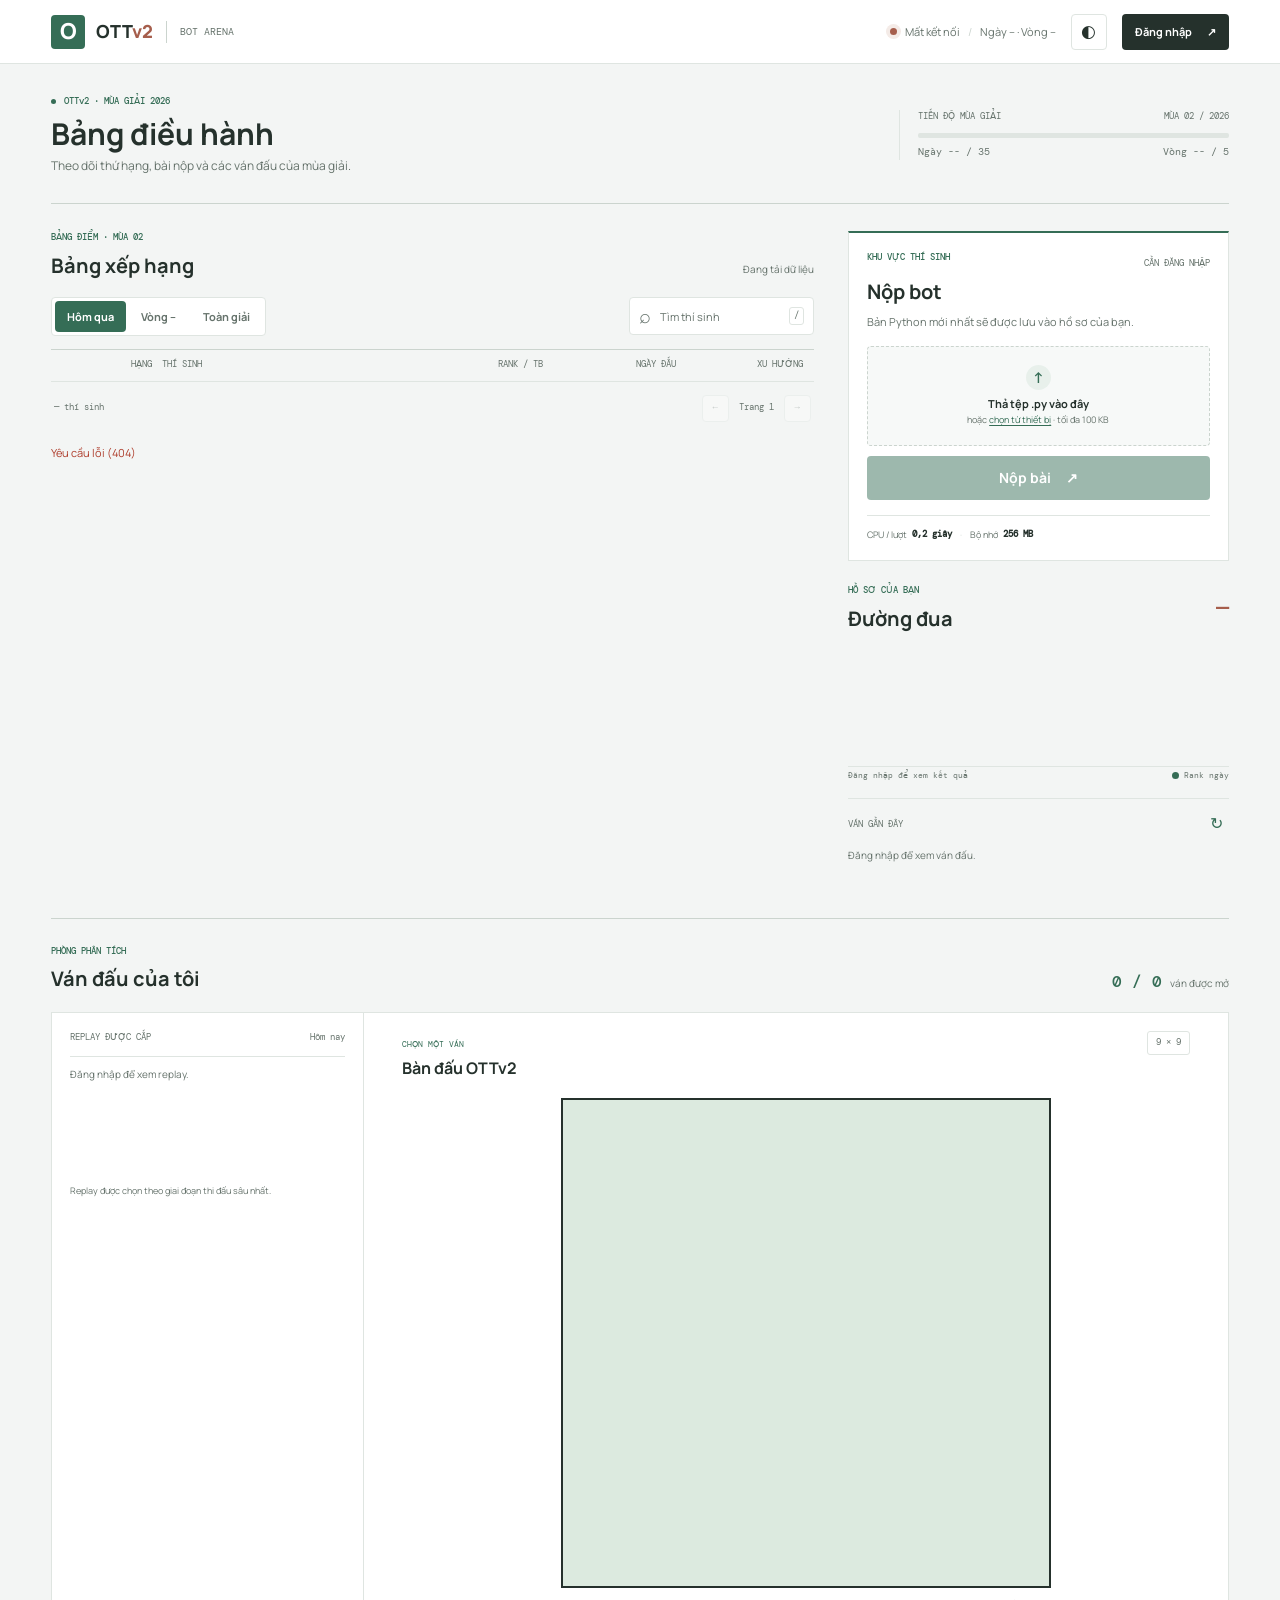
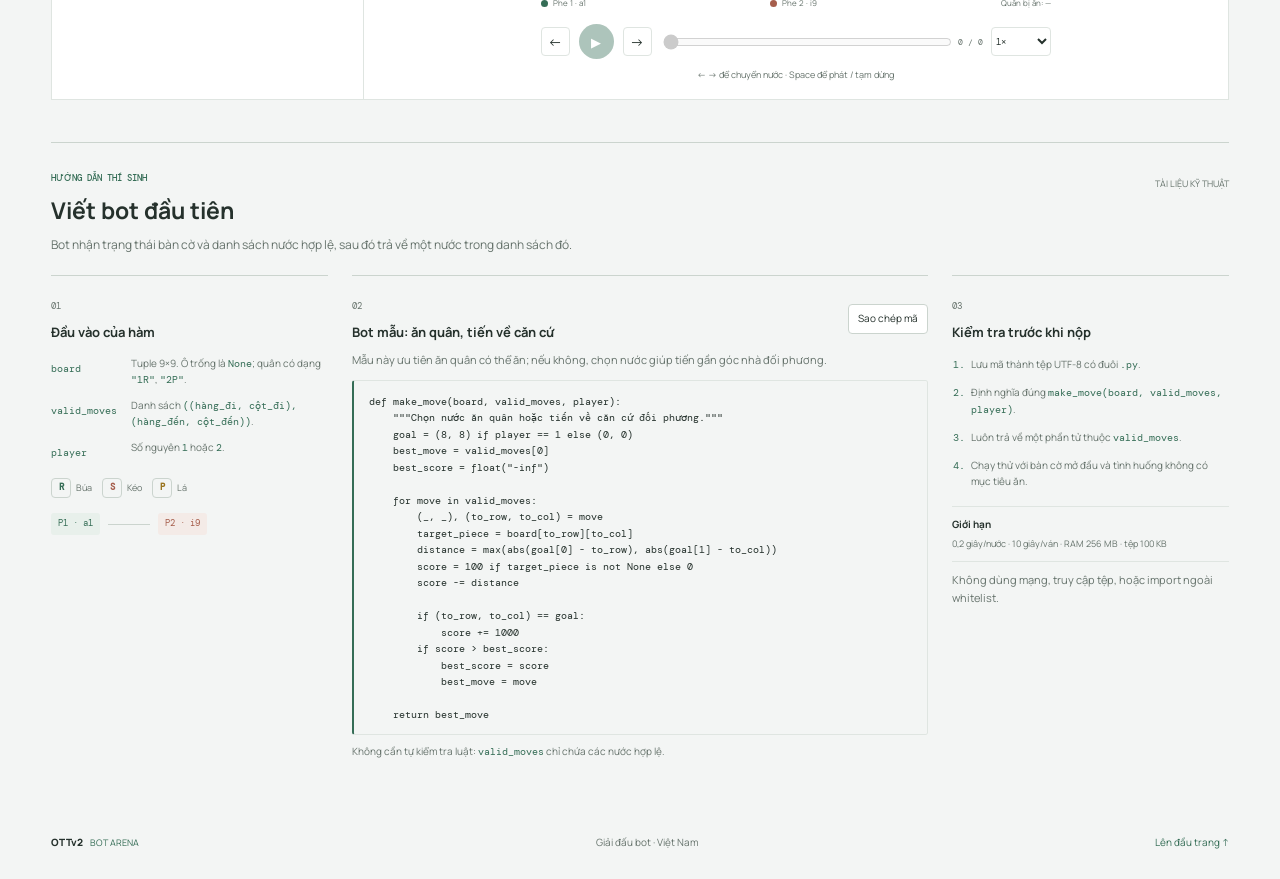
==== templates/index.html @ ca508fd8 "Prepare OTTv2 test deployment" ====
<!doctype html>
<html lang="vi">
<head>
  <meta charset="utf-8">
  <meta name="viewport" content="width=device-width, initial-scale=1">
  <meta name="theme-color" content="#f4f7f5">
  <meta name="description" content="OTTv2 Bot Programming Arena">
  <title>OTTv2 | Bot Programming Arena</title>
  <link rel="preconnect" href="https://fonts.googleapis.com">
  <link rel="preconnect" href="https://fonts.gstatic.com" crossorigin>
  <link href="https://fonts.googleapis.com/css2?family=DM+Mono:wght@400;500&family=Manrope:wght@400;500;600;700;800&display=swap" rel="stylesheet">
  <link rel="stylesheet" href="/static/app.css">
  <script src="/static/app.js" defer></script>
</head>
<body>
  <a class="skip-link" href="#main-content">Đến nội dung chính</a>
  <header class="topbar">
    <a class="brand" href="#top" aria-label="OTTv2, về đầu trang">
      <span class="brand-mark" aria-hidden="true"><span>O</span><i></i></span>
      <span class="brand-name">OTT<span>v2</span></span>
      <span class="brand-divider" aria-hidden="true"></span>
      <span class="brand-caption">BOT ARENA</span>
    </a>
    <div class="topbar-right">
      <div class="event-chip" aria-live="polite">
        <span id="status-light" class="status-light"></span>
        <span id="status-label">Đang kết nối</span>
        <span class="chip-divider">/</span>
        <span id="event-day">Ngày -- · Vòng --</span>
      </div>
      <button id="theme-toggle" class="icon-button" type="button" aria-label="Bật giao diện tối" title="Đổi giao diện">◐</button>
      <button id="login-open" class="button button-dark button-small" type="button">Đăng nhập <span aria-hidden="true">↗</span></button>
      <button id="logout-button" class="button button-quiet button-small hidden" type="button">Đăng xuất</button>
    </div>
  </header>

  <main id="main-content" class="page-shell">
    <section id="top" class="masthead" aria-labelledby="page-title">
      <div class="masthead-copy">
        <p class="eyebrow"><span class="eyebrow-dot"></span> OTTv2 · MÙA GIẢI 2026</p>
        <h1 id="page-title">Bảng điều hành</h1>
        <p class="masthead-subtitle">Theo dõi thứ hạng, bài nộp và các ván đấu của mùa giải.</p>
      </div>
      <div class="masthead-aside" aria-label="Thông tin mùa giải">
        <div class="season-meta"><span class="aside-label">TIẾN ĐỘ MÙA GIẢI</span><span class="season-code">MÙA 02 / 2026</span></div>
        <div class="progress-track" aria-hidden="true"><span id="season-progress"></span></div>
        <div class="progress-labels"><span id="progress-day">Ngày -- / 35</span><span id="progress-round">Vòng -- / 5</span></div>
      </div>
    </section>

    <div class="dashboard-grid">
      <section class="leaderboard-section" aria-labelledby="leaderboard-title">
        <div class="section-heading leaderboard-heading">
          <div>
            <p class="eyebrow">BẢNG ĐIỂM · MÙA 02</p>
            <h2 id="leaderboard-title">Bảng xếp hạng</h2>
          </div>
          <p id="leaderboard-updated" class="updated-label">Đang tải dữ liệu</p>
        </div>
        <div class="leaderboard-toolbar">
          <div class="tabs" role="tablist" aria-label="Loại bảng xếp hạng">
            <button class="tab-button active" id="tab-daily" type="button" role="tab" aria-selected="true" data-kind="daily">Hôm qua</button>
            <button class="tab-button" id="tab-round" type="button" role="tab" aria-selected="false" data-kind="round">Vòng <span id="tab-round-number">--</span></button>
            <button class="tab-button" id="tab-tournament" type="button" role="tab" aria-selected="false" data-kind="tournament">Toàn giải</button>
          </div>
          <label class="search-field">
            <span class="search-icon" aria-hidden="true">⌕</span>
            <span class="visually-hidden">Tìm theo mã thí sinh</span>
            <input id="leaderboard-search" type="search" placeholder="Tìm thí sinh" autocomplete="off">
            <kbd>/</kbd>
          </label>
        </div>
        <div class="table-scroll">
          <div class="leaderboard-table" role="table" aria-label="Bảng xếp hạng bot">
            <div class="table-row table-header" role="row">
              <span role="columnheader">HẠNG</span>
              <span role="columnheader">THÍ SINH</span>
              <span role="columnheader">RANK / TB</span>
              <span role="columnheader">NGÀY ĐẤU</span>
              <span role="columnheader">XU HƯỚNG</span>
            </div>
            <div id="leaderboard-rows" aria-live="polite" aria-busy="true">
              <div class="loading-row"><span></span><span></span><span></span></div>
              <div class="loading-row"><span></span><span></span><span></span></div>
              <div class="loading-row"><span></span><span></span><span></span></div>
            </div>
          </div>
        </div>
        <div class="table-footer">
          <span id="leaderboard-count">— thí sinh</span>
          <div class="pagination" aria-label="Phân trang bảng xếp hạng">
            <button id="page-prev" class="icon-button pagination-button" type="button" aria-label="Trang trước" disabled>←</button>
            <span id="page-label">Trang 1</span>
            <button id="page-next" class="icon-button pagination-button" type="button" aria-label="Trang sau" disabled>→</button>
          </div>
        </div>
        <p id="leaderboard-error" class="inline-error hidden" role="alert"></p>
      </section>

      <aside class="side-column" aria-label="Khu vực thí sinh">
        <section class="submission-panel" aria-labelledby="submission-title">
          <div class="panel-topline">
            <p class="eyebrow">KHU VỰC THÍ SINH</p>
            <span id="submission-status" class="small-status">CẦN ĐĂNG NHẬP</span>
          </div>
          <h2 id="submission-title">Nộp bot</h2>
          <p class="panel-description">Bản Python mới nhất sẽ được lưu vào hồ sơ của bạn.</p>
          <form id="upload-form">
            <label id="drop-zone" class="drop-zone" for="bot-file">
              <input id="bot-file" name="file" type="file" accept=".py,text/x-python" hidden>
              <span class="upload-icon" aria-hidden="true">↑</span>
              <span class="drop-title">Thả tệp .py vào đây</span>
              <span class="drop-caption">hoặc <u>chọn từ thiết bị</u> · tối đa 100 KB</span>
              <span id="selected-file" class="selected-file hidden"></span>
            </label>
            <button id="submit-button" class="button button-green submit-button" type="submit" disabled>
              <span>Nộp bài</span><span aria-hidden="true">↗</span>
            </button>
          </form>
          <div id="submit-feedback" class="feedback hidden" role="status" aria-live="polite"></div>
          <div id="submission-meta" class="submission-meta hidden"></div>
          <div class="resource-line"><span>CPU / lượt</span><strong>0,2 giây</strong><span class="resource-separator">·</span><span>Bộ nhớ</span><strong>256 MB</strong></div>
        </section>

        <section class="personal-panel" aria-labelledby="personal-title">
          <div class="section-heading compact-heading">
            <div><p class="eyebrow">HỒ SƠ CỦA BẠN</p><h2 id="personal-title">Đường đua</h2></div>
            <span id="personal-rank" class="personal-rank">—</span>
          </div>
          <div id="rank-chart" class="rank-chart" role="img" aria-label="Biểu đồ thứ hạng cá nhân"></div>
          <div class="personal-footer"><span id="personal-days">Đăng nhập để xem kết quả</span><span class="chart-key"><i></i> Rank ngày</span></div>
          <div class="recent-games">
            <div class="recent-heading"><span>VÁN GẦN ĐÂY</span><button id="reload-personal" class="text-button" type="button" aria-label="Tải lại kết quả">↻</button></div>
            <div id="recent-games-list" class="recent-list"><p class="muted-text">Đăng nhập để xem ván đấu.</p></div>
          </div>
        </section>

        <section id="admin-tools" class="admin-panel hidden" aria-labelledby="admin-title">
          <div class="admin-panel-heading">
            <div><p class="eyebrow">QUẢN TRỊ</p><h2 id="admin-title">Điều hành cuộc thi</h2></div>
            <span id="admin-run-status" class="admin-run-status">CHƯA CÓ LƯỢT CHẤM</span>
          </div>
          <p id="admin-day-label" class="admin-day-label">Ngày -- · Vòng --</p>
          <button id="admin-lock-toggle" class="button button-admin-lock" type="button">Khóa nhận bài</button>
          <div class="admin-actions">
            <button id="admin-score" class="button button-dark" type="button" disabled>Chấm điểm</button>
            <button id="admin-publish" class="button button-quiet" type="button" disabled>Công bố BXH</button>
          </div>
          <p id="admin-feedback" class="admin-feedback" aria-live="polite">Khóa nhận bài trước khi bắt đầu chấm.</p>
        </section>
      </aside>
    </div>

    <section class="replay-section" aria-labelledby="replay-title">
      <div class="section-heading replay-heading">
        <div><p class="eyebrow">PHÒNG PHÂN TÍCH</p><h2 id="replay-title">Ván đấu của tôi</h2></div>
        <div class="replay-quota"><strong id="replay-quota">0 / 0</strong><span>ván được mở</span></div>
      </div>
      <div class="replay-workspace">
        <div class="replay-list-column">
          <div class="replay-list-heading"><span>REPLAY ĐƯỢC CẤP</span><span id="replay-day-label">Hôm nay</span></div>
          <div id="replay-list" class="replay-list"><p class="muted-text">Đăng nhập để xem replay.</p></div>
          <p class="quota-note">Replay được chọn theo giai đoạn thi đấu sâu nhất.</p>
        </div>
        <div class="replay-stage">
          <div class="replay-stage-top">
            <div><span id="replay-stage-label" class="stage-label">CHỌN MỘT VÁN</span><h3 id="replay-match-title">Bàn đấu OTTv2</h3></div>
            <span id="replay-result" class="result-pill">9 × 9</span>
          </div>
          <div class="board-wrap">
            <div id="board-columns" class="board-labels board-columns" aria-hidden="true"></div>
            <div class="board-with-rows">
              <div id="board-rows" class="board-labels board-rows" aria-hidden="true"></div>
              <div id="replay-board" class="game-board" role="grid" aria-label="Bàn cờ Oẳn Tù Tì 9 nhân 9"></div>
            </div>
          </div>
          <div class="board-legend"><span><i class="camp-dot camp-one"></i>Phe 1 · a1</span><span><i class="camp-dot camp-two"></i>Phe 2 · i9</span><span id="captured-label">Quân bị ăn: —</span></div>
          <div class="replay-controls">
            <button id="step-back" class="icon-button control-button" type="button" aria-label="Lùi một nước" disabled>←</button>
            <button id="play-toggle" class="play-button" type="button" aria-label="Phát replay" disabled>▶</button>
            <button id="step-forward" class="icon-button control-button" type="button" aria-label="Tiến một nước" disabled>→</button>
            <label class="visually-hidden" for="replay-slider">Chọn nước đi</label>
            <input id="replay-slider" class="replay-slider" type="range" min="0" max="0" value="0" disabled>
            <span id="ply-label" class="ply-label">0 / 0</span>
            <label class="visually-hidden" for="play-speed">Tốc độ phát</label>
            <select id="play-speed" class="speed-select" aria-label="Tốc độ replay"><option value="2000">0,5×</option><option value="1000" selected>1×</option><option value="500">2×</option></select>
          </div>
          <p id="win-reason" class="win-reason">← → để chuyển nước · Space để phát / tạm dừng</p>
        </div>
      </div>
    </section>

    <section class="guide-section" aria-labelledby="guide-title">
      <div class="guide-heading">
        <div><p class="eyebrow">HƯỚNG DẪN THÍ SINH</p><h2 id="guide-title">Viết bot đầu tiên</h2><p class="guide-intro">Bot nhận trạng thái bàn cờ và danh sách nước hợp lệ, sau đó trả về một nước trong danh sách đó.</p></div>
        <span class="guide-index">TÀI LIỆU KỸ THUẬT</span>
      </div>
      <div class="guide-grid">
        <article class="guide-block guide-contract">
          <span class="guide-number">01</span><h3>Đầu vào của hàm</h3>
          <dl class="api-fields">
            <div><dt><code>board</code></dt><dd>Tuple 9×9. Ô trống là <code>None</code>; quân có dạng <code>"1R"</code>, <code>"2P"</code>.</dd></div>
            <div><dt><code>valid_moves</code></dt><dd>Danh sách <code>((hàng_đi, cột_đi), (hàng_đến, cột_đến))</code>.</dd></div>
            <div><dt><code>player</code></dt><dd>Số nguyên <code>1</code> hoặc <code>2</code>.</dd></div>
          </dl>
          <div class="piece-key"><span><b class="piece-symbol rock">R</b>Búa</span><span><b class="piece-symbol scissors">S</b>Kéo</span><span><b class="piece-symbol paper">P</b>Lá</span></div>
          <div class="corner-diagram" aria-label="Phe 1 ở góc a1, phe 2 ở góc i9"><span class="home-one">P1 · a1</span><span class="diagram-line"></span><span class="home-two">P2 · i9</span></div>
        </article>
        <article class="guide-block guide-example">
          <div class="guide-example-heading"><div><span class="guide-number">02</span><h3>Bot mẫu: ăn quân, tiến về căn cứ</h3></div><button id="copy-bot-sample" class="copy-button" type="button" aria-label="Sao chép mã bot mẫu">Sao chép mã</button></div>
          <p>Mẫu này ưu tiên ăn quân có thể ăn; nếu không, chọn nước giúp tiến gần góc nhà đối phương.</p>
          <pre id="bot-sample"><code>def make_move(board, valid_moves, player):
    """Chọn nước ăn quân hoặc tiến về căn cứ đối phương."""
    goal = (8, 8) if player == 1 else (0, 0)
    best_move = valid_moves[0]
    best_score = float("-inf")

    for move in valid_moves:
        (_, _), (to_row, to_col) = move
        target_piece = board[to_row][to_col]
        distance = max(abs(goal[0] - to_row), abs(goal[1] - to_col))
        score = 100 if target_piece is not None else 0
        score -= distance

        if (to_row, to_col) == goal:
            score += 1000
        if score > best_score:
            best_score = score
            best_move = move

    return best_move</code></pre>
          <p class="code-note">Không cần tự kiểm tra luật: <code>valid_moves</code> chỉ chứa các nước hợp lệ.</p>
        </article>
        <article class="guide-block guide-checklist">
          <span class="guide-number">03</span><h3>Kiểm tra trước khi nộp</h3>
          <ol class="submit-checklist">
            <li>Lưu mã thành tệp UTF-8 có đuôi <code>.py</code>.</li>
            <li>Định nghĩa đúng <code>make_move(board, valid_moves, player)</code>.</li>
            <li>Luôn trả về một phần tử thuộc <code>valid_moves</code>.</li>
            <li>Chạy thử với bàn cờ mở đầu và tình huống không có mục tiêu ăn.</li>
          </ol>
          <div class="limits-note"><strong>Giới hạn</strong><span>0,2 giây/nước · 10 giây/ván · RAM 256 MB · tệp 100 KB</span></div>
          <p class="security-note">Không dùng mạng, truy cập tệp, hoặc import ngoài whitelist.</p>
        </article>
      </div>
    </section>
    <footer class="page-footer"><span>OTTv2 <b>BOT ARENA</b></span><span>Giải đấu bot · Việt Nam</span><a href="#top">Lên đầu trang ↑</a></footer>
  </main>

  <dialog id="login-dialog" class="login-dialog" aria-labelledby="login-title">
    <form id="login-form" class="login-form">
      <button id="login-close" class="dialog-close icon-button" type="button" aria-label="Đóng">×</button>
      <p class="eyebrow">OTTv2 · THÍ SINH</p>
      <h2 id="login-title">Trở lại bàn đấu.</h2>
      <label for="student-id">Mã thí sinh</label>
      <input id="student-id" name="student_id" autocomplete="username" required minlength="3" maxlength="32">
      <label for="password">Mật khẩu</label>
      <input id="password" name="password" type="password" autocomplete="current-password" required>
      <p id="login-error" class="inline-error hidden" role="alert"></p>
      <button class="button button-dark dialog-submit" type="submit">Đăng nhập <span aria-hidden="true">↗</span></button>
    </form>
  </dialog>
  <div id="toast" class="toast" role="status" aria-live="polite"></div>
</body>
</html>
---- static/app.css ----
:root {
  color-scheme: light;
  --paper: #f3f5f4;
  --surface: #ffffff;
  --ink: #25312c;
  --muted: #66736c;
  --line: #dfe5e1;
  --line-strong: #cbd4ce;
  --jade: #356d56;
  --jade-soft: #e8f0eb;
  --coral: #a65e4c;
  --coral-soft: #f4ebe7;
  --sun: #a17c34;
  --shadow: 0 2px 8px rgba(28, 42, 34, 0.045);
  --mono: "DM Mono", Consolas, monospace;
  --sans: "Manrope", "Segoe UI", sans-serif;
}

:root[data-theme="dark"] {
  color-scheme: dark;
  --paper: #202824;
  --surface: #29322d;
  --ink: #e6ebe7;
  --muted: #a9b3ad;
  --line: #3b4740;
  --line-strong: #526057;
  --jade: #85b49a;
  --jade-soft: #35483c;
  --coral: #d19682;
  --coral-soft: #493a35;
  --sun: #d3b36e;
  --shadow: 0 18px 42px rgba(0, 0, 0, 0.19);
}

* { box-sizing: border-box; }
html { scroll-behavior: smooth; }
body {
  margin: 0;
  min-width: 320px;
  background-color: var(--paper);
  background-image: none;
  color: var(--ink);
  font-family: var(--sans);
  font-size: 14px;
  line-height: 1.55;
}
button, input, select { font: inherit; }
button { color: inherit; }
button:focus-visible, input:focus-visible, select:focus-visible, a:focus-visible { outline: 3px solid var(--sun); outline-offset: 3px; }
a { color: inherit; text-decoration: none; }
.hidden { display: none !important; }
.visually-hidden { position: absolute; width: 1px; height: 1px; padding: 0; margin: -1px; overflow: hidden; clip: rect(0, 0, 0, 0); white-space: nowrap; border: 0; }
.skip-link { position: absolute; top: -50px; left: 12px; z-index: 50; padding: 10px 14px; background: var(--ink); color: var(--surface); }
.skip-link:focus { top: 8px; }

.topbar {
  position: sticky;
  top: 0;
  z-index: 20;
  display: flex;
  align-items: center;
  justify-content: space-between;
  min-height: 76px;
  padding: 0 clamp(20px, 4vw, 64px);
  border-bottom: 1px solid var(--line);
  background: color-mix(in srgb, var(--surface) 94%, transparent);
  backdrop-filter: blur(14px);
}
.brand, .topbar-right, .event-chip, .countdown-block { display: flex; align-items: center; }
.brand { gap: 11px; flex-shrink: 0; }
.brand-mark { position: relative; display: grid; place-items: center; width: 34px; height: 34px; border-radius: 10px 10px 10px 3px; background: var(--jade); color: #fff; font-size: 22px; font-weight: 800; line-height: 1; }
.brand-mark span { transform: translateY(-1px); }
.brand-mark i { position: absolute; right: 6px; bottom: 6px; width: 5px; height: 5px; border-radius: 50%; background: var(--sun); }
.brand-name { font-size: 18px; font-weight: 800; letter-spacing: 0; }
.brand-name span { color: var(--coral); }
.brand-divider { width: 1px; height: 22px; margin: 0 5px; background: var(--line-strong); }
.brand-caption, .eyebrow, .aside-label, .table-header, .small-status, .recent-heading, .replay-list-heading, .guide-number, .limits-stamp { font-family: var(--mono); font-size: 10px; letter-spacing: 0; }
.brand-caption { color: var(--muted); }
.topbar-right { gap: 15px; }
.event-chip { gap: 8px; white-space: nowrap; color: var(--muted); font-size: 11px; }
.status-light, .eyebrow-dot { width: 7px; height: 7px; border-radius: 50%; background: var(--sun); }
.status-light.is-open { background: var(--jade); box-shadow: 0 0 0 4px var(--jade-soft); }
.status-light.is-locked { background: var(--coral); box-shadow: 0 0 0 4px var(--coral-soft); }
.status-light.is-running { background: var(--sun); animation: pulse 1.2s ease-in-out infinite; }
.chip-divider { color: var(--line-strong); }
.countdown-block { flex-direction: column; align-items: flex-end; line-height: 1.3; }
.countdown-block span { color: var(--muted); font-size: 9px; }
.countdown-block strong { font-family: var(--mono); font-size: 13px; font-weight: 500; }
.icon-button { display: grid; place-items: center; border: 1px solid var(--line); border-radius: 6px; background: var(--surface); cursor: pointer; }
.icon-button:hover { border-color: var(--jade); color: var(--jade); }
#theme-toggle { width: 36px; height: 36px; font-size: 17px; }
.button { display: inline-flex; align-items: center; justify-content: center; gap: 15px; min-height: 44px; padding: 0 17px; border: 0; border-radius: 5px; font-weight: 700; cursor: pointer; transition: transform 160ms ease, background 160ms ease; }
.button:hover:not(:disabled) { transform: translateY(-1px); }
.button:disabled { cursor: not-allowed; opacity: 0.48; }
.button-dark { background: var(--ink); color: var(--surface); }
.button-dark:hover:not(:disabled) { background: #275343; }
.button-green { background: var(--jade); color: #fff; }
.button-green:hover:not(:disabled) { background: #116348; }
.button-small { min-height: 36px; padding: 0 13px; font-size: 11px; }
.button-quiet { border: 1px solid var(--line); background: var(--surface); }

.page-shell { width: min(1480px, 100%); margin: 0 auto; padding: 0 clamp(20px, 4vw, 64px); }
.masthead { position: relative; display: flex; justify-content: space-between; align-items: flex-end; min-height: 250px; padding: 40px 0 35px; border-bottom: 1px solid var(--line-strong); overflow: hidden; animation: rise-in 500ms ease both; }
.masthead::after { content: ""; position: absolute; top: 42px; right: 27%; width: 1px; height: 145px; transform: rotate(34deg); background: var(--coral); opacity: 0.5; }
.eyebrow { display: flex; align-items: center; gap: 8px; margin: 0 0 10px; color: var(--jade); font-weight: 500; }
.eyebrow-dot { width: 6px; height: 6px; background: var(--coral); }
h1, h2, h3, p { margin-top: 0; }
.masthead h1 { margin: 0; font-size: clamp(38px, 5vw, 62px); font-weight: 700; line-height: 0.99; }
.masthead h1 em { color: var(--coral); font-style: normal; }
.masthead-subtitle { margin: 13px 0 0; color: var(--muted); font-size: 13px; }
.masthead-aside { position: relative; width: min(290px, 34%); padding: 0 0 7px 25px; border-left: 1px solid var(--line-strong); }
.aside-label { color: var(--muted); }
.progress-track { height: 5px; margin: 11px 0 7px; overflow: hidden; border-radius: 4px; background: var(--line); }
.progress-track span { display: block; width: 0; height: 100%; border-radius: inherit; background: var(--jade); transition: width 400ms ease; }
.progress-labels { display: flex; justify-content: space-between; color: var(--muted); font-family: var(--mono); font-size: 10px; }
.season-stamp { position: absolute; right: 0; bottom: -4px; display: flex; align-items: baseline; color: var(--line-strong); font-family: var(--mono); font-size: 22px; font-weight: 500; }
.season-stamp span { color: var(--coral); font-size: 11px; }
.season-stamp b { margin-left: 3px; font-size: 9px; font-weight: 400; }

.dashboard-grid { display: grid; grid-template-columns: minmax(0, 1.8fr) minmax(300px, 0.9fr); gap: clamp(24px, 3.5vw, 52px); padding: 34px 0 44px; }
.dashboard-grid > * { min-width: 0; }
.section-heading { display: flex; align-items: flex-end; justify-content: space-between; gap: 16px; }
.section-heading h2, .submission-panel h2, .guide-heading h2 { margin: 0; font-size: 23px; font-weight: 700; letter-spacing: 0; }
.section-heading .eyebrow { margin-bottom: 5px; }
.leaderboard-heading { margin-bottom: 21px; }
.updated-label { margin: 0 0 3px; color: var(--muted); font-family: var(--mono); font-size: 9px; white-space: nowrap; }
.leaderboard-toolbar { display: flex; align-items: center; justify-content: space-between; gap: 14px; margin-bottom: 13px; }
.tabs { display: inline-flex; gap: 3px; padding: 3px; border: 1px solid var(--line); border-radius: 6px; background: var(--surface); }
.tab-button { min-height: 31px; padding: 0 12px; border: 0; border-radius: 4px; background: transparent; color: var(--muted); font-size: 10px; font-weight: 700; white-space: nowrap; cursor: pointer; }
.tab-button:hover { color: var(--ink); }
.tab-button.active { background: var(--jade); color: #fff; }
.search-field { display: flex; align-items: center; width: 185px; min-width: 0; height: 38px; gap: 7px; padding: 0 9px; border: 1px solid var(--line); border-radius: 5px; background: var(--surface); color: var(--muted); }
.search-icon { font-size: 20px; line-height: 1; }
.search-field input { width: 100%; min-width: 0; border: 0; outline: 0; background: transparent; color: var(--ink); font-size: 11px; }
.search-field input::placeholder { color: var(--muted); }
kbd { padding: 1px 4px; border: 1px solid var(--line); border-radius: 3px; color: var(--muted); font-family: var(--mono); font-size: 9px; }
.table-scroll { max-width: 100%; overflow-x: auto; border-top: 1px solid var(--line-strong); }
.leaderboard-table { min-width: 560px; }
.table-row { display: grid; grid-template-columns: 0.62fr 1.65fr 0.9fr 0.85fr 0.8fr; align-items: center; min-height: 47px; gap: 10px; padding: 0 11px; border-bottom: 1px solid var(--line); }
.table-header { min-height: 34px; color: var(--muted); font-size: 9px; }
.table-header span:not(:nth-child(2)) { text-align: right; }
.leader-row { font-size: 11px; animation: row-in 280ms ease both; }
.leader-row:hover { background: color-mix(in srgb, var(--jade-soft) 54%, transparent); }
.leader-row.is-self { background: var(--jade-soft); }
.rank-cell { display: inline-flex; align-items: center; gap: 7px; font-family: var(--mono); font-size: 11px; }
.rank-medal { color: var(--coral); font-size: 14px; }
.student-cell { display: flex; align-items: center; min-width: 0; gap: 9px; }
.avatar-mark { display: grid; flex: 0 0 24px; place-items: center; width: 24px; height: 24px; border-radius: 50%; background: var(--surface); color: var(--jade); font-family: var(--mono); font-size: 10px; }
.student-id { overflow: hidden; text-overflow: ellipsis; white-space: nowrap; font-weight: 700; }
.you-mark { padding: 2px 5px; border-radius: 3px; background: var(--surface); color: var(--jade); font-family: var(--mono); font-size: 8px; }
.numeric-cell { text-align: right; font-family: var(--mono); font-size: 10px; }
.trend-cell { color: var(--muted); text-align: right; font-family: var(--mono); font-size: 10px; }
.table-footer { display: flex; align-items: center; justify-content: space-between; padding: 13px 3px; color: var(--muted); font-family: var(--mono); font-size: 9px; }
.pagination { display: flex; align-items: center; gap: 10px; }
.pagination-button { width: 27px; height: 27px; }
.pagination-button:disabled { opacity: 0.35; cursor: default; }
.loading-row { display: grid; grid-template-columns: 1fr 2fr 1fr; gap: 15px; padding: 17px 12px; border-bottom: 1px solid var(--line); }
.loading-row span { height: 9px; border-radius: 6px; background: linear-gradient(90deg, var(--line) 0%, var(--surface) 50%, var(--line) 100%); background-size: 200% 100%; animation: shimmer 1.4s infinite; }
.inline-error { margin: 9px 0; color: #ae3d2c; font-size: 11px; }

.side-column { display: flex; flex-direction: column; gap: 24px; }
.submission-panel { padding: 21px; border: 1px solid var(--line); border-top: 3px solid var(--jade); background: var(--surface); box-shadow: var(--shadow); animation: rise-in 500ms 80ms ease both; }
.panel-topline { display: flex; align-items: center; justify-content: space-between; gap: 10px; }
.panel-topline .eyebrow { margin: 0 0 11px; }
.small-status { color: var(--muted); font-size: 8px; }
.submission-panel h2 { font-size: 21px; }
.panel-description { margin: 6px 0 16px; color: var(--muted); font-size: 11px; }
.drop-zone { display: flex; min-height: 117px; flex-direction: column; align-items: center; justify-content: center; padding: 12px; border: 1px dashed var(--line-strong); border-radius: 5px; background: color-mix(in srgb, var(--paper) 65%, var(--surface)); cursor: pointer; transition: border-color 160ms ease, background 160ms ease; }
.drop-zone:hover, .drop-zone.is-dragging { border-color: var(--jade); background: var(--jade-soft); }
.upload-icon { display: grid; place-items: center; width: 25px; height: 25px; margin-bottom: 5px; border-radius: 50%; background: var(--jade-soft); color: var(--jade); font-size: 15px; font-weight: 700; }
.drop-title { font-size: 11px; font-weight: 700; }
.drop-caption { color: var(--muted); font-size: 9px; }
.drop-caption u { color: var(--jade); text-underline-offset: 2px; }
.selected-file { max-width: 100%; overflow: hidden; margin-top: 7px; color: var(--jade); font-family: var(--mono); font-size: 9px; text-overflow: ellipsis; white-space: nowrap; }
.submit-button { width: 100%; margin-top: 10px; }
.feedback { margin-top: 10px; padding: 9px 10px; border-left: 3px solid var(--jade); background: var(--jade-soft); font-size: 10px; overflow-wrap: anywhere; }
.feedback.is-error { border-color: var(--coral); background: var(--coral-soft); color: var(--ink); }
.submission-meta { display: flex; flex-direction: column; gap: 3px; margin-top: 12px; color: var(--muted); font-size: 9px; }
.submission-meta a { color: var(--jade); font-weight: 700; }
.resource-line { display: flex; align-items: center; flex-wrap: wrap; gap: 5px; margin-top: 15px; padding-top: 12px; border-top: 1px solid var(--line); color: var(--muted); font-size: 8px; }
.resource-line strong { color: var(--ink); font-family: var(--mono); font-size: 8px; }
.resource-separator { margin: 0 3px; color: var(--line-strong); }
.personal-panel { padding-top: 2px; }
.compact-heading { align-items: center; }
.compact-heading h2 { font-size: 19px; }
.personal-rank { color: var(--coral); font-family: var(--mono); font-size: 22px; font-weight: 500; }
.rank-chart { min-height: 122px; margin: 11px 0 2px; border-bottom: 1px solid var(--line); }
.rank-chart svg { display: block; width: 100%; height: 123px; overflow: visible; }
.chart-gridline { stroke: var(--line); stroke-width: 1; }
.chart-line { fill: none; stroke: var(--jade); stroke-width: 2.5; stroke-linecap: round; stroke-linejoin: round; }
.chart-dot { fill: var(--surface); stroke: var(--jade); stroke-width: 2; }
.chart-label { fill: var(--muted); font-family: var(--mono); font-size: 8px; }
.personal-footer { display: flex; justify-content: space-between; color: var(--muted); font-family: var(--mono); font-size: 8px; }
.chart-key { display: inline-flex; align-items: center; gap: 5px; }
.chart-key i { width: 7px; height: 7px; border-radius: 50%; background: var(--jade); }
.recent-games { margin-top: 17px; padding-top: 12px; border-top: 1px solid var(--line); }
.recent-heading, .replay-list-heading { display: flex; justify-content: space-between; align-items: center; color: var(--muted); font-size: 9px; }
.text-button { border: 0; background: transparent; color: var(--jade); font-size: 16px; cursor: pointer; }
.recent-list { display: flex; flex-direction: column; }
.recent-game { display: flex; justify-content: space-between; gap: 8px; padding: 8px 0; border-bottom: 1px solid var(--line); font-size: 9px; }
.recent-game span:first-child { overflow: hidden; text-overflow: ellipsis; white-space: nowrap; }
.recent-game strong { color: var(--jade); font-family: var(--mono); font-weight: 500; }
.muted-text { margin: 10px 0; color: var(--muted); font-size: 10px; }

.replay-section { padding: 30px 0 42px; border-top: 1px solid var(--line-strong); }
.replay-heading { margin-bottom: 18px; }
.replay-heading h2 { font-size: 25px; }
.replay-quota { display: flex; align-items: baseline; gap: 8px; color: var(--muted); font-size: 10px; }
.replay-quota strong { color: var(--jade); font-family: var(--mono); font-size: 16px; font-weight: 500; }
.replay-workspace { display: grid; grid-template-columns: minmax(210px, 0.65fr) minmax(0, 1.8fr); border: 1px solid var(--line); background: var(--surface); box-shadow: var(--shadow); }
.replay-list-column { padding: 18px; border-right: 1px solid var(--line); }
.replay-list-heading { padding-bottom: 11px; border-bottom: 1px solid var(--line); }
.replay-list { display: flex; flex-direction: column; min-height: 115px; }
.replay-item { display: flex; flex-direction: column; gap: 3px; width: 100%; padding: 11px 8px; border: 0; border-bottom: 1px solid var(--line); background: transparent; text-align: left; cursor: pointer; }
.replay-item:hover, .replay-item.is-selected { background: var(--jade-soft); }
.replay-item-title { font-size: 10px; font-weight: 700; }
.replay-item-meta { color: var(--muted); font-family: var(--mono); font-size: 8px; }
.replay-item-outcome { color: var(--jade); font-size: 9px; }
.quota-note { margin: 12px 0 0; color: var(--muted); font-size: 9px; }
.replay-stage { min-width: 0; padding: 18px clamp(16px, 3vw, 38px) 14px; }
.replay-stage-top { display: flex; align-items: flex-start; justify-content: space-between; gap: 12px; margin-bottom: 13px; }
.stage-label { color: var(--jade); font-family: var(--mono); font-size: 8px; }
.replay-stage-top h3 { margin: 3px 0 0; font-size: 16px; }
.result-pill { padding: 4px 8px; border: 1px solid var(--line); border-radius: 3px; color: var(--muted); font-family: var(--mono); font-size: 9px; white-space: nowrap; }
.board-wrap { width: min(100%, 510px); margin: 0 auto; }
.board-labels { color: var(--muted); font-family: var(--mono); font-size: 8px; }
.board-columns { display: grid; grid-template-columns: repeat(9, minmax(0, 1fr)); margin: 0 0 4px 20px; text-align: center; }
.board-with-rows { display: grid; grid-template-columns: 15px minmax(0, 1fr); align-items: center; gap: 5px; }
.board-rows { display: grid; grid-template-rows: repeat(9, minmax(0, 1fr)); height: 100%; align-items: center; text-align: center; }
.game-board { display: grid; width: 100%; aspect-ratio: 1; grid-template-columns: repeat(9, minmax(0, 1fr)); overflow: hidden; border: 2px solid var(--ink); background: #dceadf; }
.board-cell { position: relative; display: grid; place-items: center; min-width: 0; aspect-ratio: 1; border: 0; border-right: 1px solid rgba(38, 77, 59, 0.12); border-bottom: 1px solid rgba(38, 77, 59, 0.12); background: #edf5ee; }
.board-cell:nth-child(odd) { background: #dfece1; }
.board-cell.is-last-from { box-shadow: inset 0 0 0 3px var(--sun); }
.board-cell.is-last-to { box-shadow: inset 0 0 0 3px var(--coral); }
.board-cell.home-one::after, .board-cell.home-two::after { position: absolute; top: 2px; left: 3px; color: rgba(24, 51, 44, 0.55); font-family: var(--mono); font-size: clamp(5px, 1vw, 8px); }
.board-cell.home-one::after { content: "a1"; }
.board-cell.home-two::after { content: "i9"; }
.piece { display: grid; place-items: center; width: 69%; height: 69%; border: 2px solid; border-radius: 50%; font-family: var(--mono); font-size: clamp(9px, 2vw, 17px); font-weight: 500; line-height: 1; box-shadow: 0 2px 4px rgba(20, 40, 30, 0.16); }
.piece.player-one { border-color: #16795c; background: #f6fff9; color: #16795c; }
.piece.player-two { border-color: #e86e52; background: #fff8f4; color: #c94f36; }
.board-legend { display: flex; align-items: center; justify-content: space-between; gap: 8px; width: min(100%, 510px); margin: 9px auto 0; color: var(--muted); font-size: 8px; }
.board-legend > span { display: inline-flex; align-items: center; gap: 5px; }
.camp-dot { width: 7px; height: 7px; border-radius: 50%; }
.camp-one { background: var(--jade); }
.camp-two { background: var(--coral); }
.replay-controls { display: grid; grid-template-columns: 30px 36px 30px minmax(60px, 1fr) auto 60px; align-items: center; gap: 8px; width: min(100%, 510px); margin: 15px auto 0; }
.control-button { width: 29px; height: 29px; }
.play-button { display: grid; place-items: center; width: 35px; height: 35px; border: 0; border-radius: 50%; background: var(--jade); color: #fff; font-size: 13px; cursor: pointer; }
.play-button:disabled { opacity: 0.4; cursor: default; }
.replay-slider { width: 100%; accent-color: var(--jade); }
.ply-label { color: var(--muted); font-family: var(--mono); font-size: 8px; white-space: nowrap; }
.speed-select { width: 60px; height: 29px; border: 1px solid var(--line); border-radius: 4px; background: var(--surface); color: var(--ink); font-family: var(--mono); font-size: 9px; }
.win-reason { min-height: 17px; margin: 9px 0 0; color: var(--muted); text-align: center; font-size: 9px; }

.guide-section { padding: 32px 0 34px; border-top: 1px solid var(--line-strong); }
.guide-heading { display: flex; align-items: flex-end; justify-content: space-between; margin-bottom: 20px; }
.guide-heading h2 { font-size: 26px; }
.guide-index { color: var(--muted); font-family: var(--mono); font-size: 10px; }
.guide-grid { display: grid; grid-template-columns: repeat(4, minmax(0, 1fr)); border-top: 1px solid var(--line); border-bottom: 1px solid var(--line); }
.guide-block { position: relative; min-height: 215px; padding: 20px 19px; border-right: 1px solid var(--line); }
.guide-block:last-child { border-right: 0; }
.guide-number { display: inline-flex; align-items: center; justify-content: center; width: 25px; height: 25px; border-radius: 50%; background: var(--jade-soft); color: var(--jade); }
.guide-block h3 { margin: 12px 0 7px; font-size: 13px; }
.guide-block p { margin: 0; color: var(--muted); font-size: 10px; line-height: 1.7; }
.piece-key { display: flex; gap: 13px; margin-top: 14px; }
.piece-key span { display: inline-flex; align-items: center; gap: 5px; color: var(--muted); font-size: 9px; }
.piece-symbol { display: grid; place-items: center; width: 22px; height: 22px; border: 1px solid var(--line-strong); border-radius: 50%; font-family: var(--mono); font-size: 9px; font-style: normal; }
.piece-symbol.rock { color: var(--jade); }
.piece-symbol.scissors { color: var(--coral); }
.piece-symbol.paper { color: #9a741e; }
.corner-diagram { display: flex; align-items: center; gap: 8px; margin-top: 19px; font-family: var(--mono); font-size: 9px; }
.home-one, .home-two { display: grid; place-items: center; width: 27px; height: 27px; border-radius: 4px; }
.home-one { background: var(--jade-soft); color: var(--jade); }
.home-two { background: var(--coral-soft); color: var(--coral); }
.diagram-line { width: 80px; height: 1px; background: var(--line-strong); }
.guide-api code { color: var(--jade); font-family: var(--mono); font-size: 9px; }
.guide-api pre { overflow-x: auto; margin: 13px 0 0; padding: 10px; border-left: 2px solid var(--jade); background: color-mix(in srgb, var(--paper) 70%, var(--surface)); color: var(--ink); font-family: var(--mono); font-size: 9px; line-height: 1.6; }
.guide-api pre code { color: inherit; }
.limits-stamp { display: inline-block; margin-top: 16px; padding: 5px 7px; border: 1px solid var(--line); color: var(--jade); font-size: 8px; }
.page-footer { display: flex; justify-content: space-between; gap: 15px; padding: 18px 0 28px; color: var(--muted); font-size: 9px; }
.page-footer span:first-child { color: var(--ink); font-weight: 800; }
.page-footer b { margin-left: 5px; color: var(--jade); font-family: var(--mono); font-size: 8px; font-weight: 400; }
.page-footer a { color: var(--jade); }

.login-dialog { width: min(420px, calc(100% - 28px)); padding: 0; border: 1px solid var(--line); border-radius: 8px; background: var(--surface); color: var(--ink); box-shadow: var(--shadow); }
.login-dialog::backdrop { background: rgba(13, 32, 25, 0.48); backdrop-filter: blur(3px); }
.login-form { position: relative; display: flex; flex-direction: column; padding: 30px; }
.dialog-close { position: absolute; top: 16px; right: 16px; width: 30px; height: 30px; font-size: 18px; }
.login-form h2 { margin: 0 0 22px; font-size: 25px; }
.login-form label { margin: 0 0 5px; font-size: 10px; font-weight: 700; }
.login-form input { height: 42px; margin-bottom: 15px; padding: 0 11px; border: 1px solid var(--line-strong); border-radius: 4px; background: var(--paper); color: var(--ink); }
.dialog-submit { justify-content: space-between; margin-top: 8px; }
.toast { position: fixed; right: 20px; bottom: 20px; z-index: 40; max-width: min(380px, calc(100vw - 40px)); padding: 12px 15px; transform: translateY(20px); border-radius: 5px; background: var(--ink); color: var(--surface); font-size: 11px; opacity: 0; pointer-events: none; transition: opacity 180ms ease, transform 180ms ease; }
.toast.is-visible { transform: translateY(0); opacity: 1; }
.toast.is-error { background: #a64132; color: #fff; }

@keyframes rise-in { from { opacity: 0; transform: translateY(9px); } to { opacity: 1; transform: translateY(0); } }
@keyframes row-in { from { opacity: 0; transform: translateY(4px); } to { opacity: 1; transform: translateY(0); } }
@keyframes shimmer { to { background-position: -200% 0; } }
@keyframes pulse { 50% { opacity: 0.45; } }

@media (max-width: 1050px) {
  .dashboard-grid { grid-template-columns: minmax(0, 1.4fr) minmax(280px, 0.9fr); gap: 25px; }
  .guide-grid { grid-template-columns: repeat(2, minmax(0, 1fr)); }
  .guide-block:nth-child(2) { border-right: 0; }
  .guide-block:nth-child(-n+2) { border-bottom: 1px solid var(--line); }
}
@media (max-width: 760px) {
  .topbar { min-height: 64px; padding: 0 16px; }
  .brand { gap: 8px; }
  .brand-mark { width: 30px; height: 30px; font-size: 20px; }
  .brand-divider, .brand-caption, .event-chip .chip-divider, .event-chip #event-day { display: none; }
  .topbar-right { gap: 9px; }
  .event-chip { font-size: 0; }
  .countdown-block span { font-size: 8px; }
  .countdown-block strong { font-size: 11px; }
  .button-small { min-height: 32px; padding: 0 9px; font-size: 9px; }
  #theme-toggle { width: 31px; height: 31px; }
  .page-shell { padding: 0 17px; }
  .masthead { min-height: 225px; align-items: flex-start; flex-direction: column; justify-content: center; gap: 22px; padding: 29px 0; }
  .masthead::after { top: 38px; right: 20%; height: 115px; }
  .masthead h1 { font-size: 48px; }
  .masthead-subtitle { font-size: 11px; }
  .masthead-aside { width: min(360px, 84%); padding-left: 13px; }
  .season-stamp { right: -12%; bottom: -9px; }
  .dashboard-grid { grid-template-columns: 1fr; gap: 23px; padding: 27px 0 32px; }
  .leaderboard-heading h2 { font-size: 20px; }
  .leaderboard-toolbar { align-items: flex-start; flex-direction: column; }
  .tabs { max-width: 100%; }
  .tab-button { padding: 0 9px; font-size: 9px; }
  .search-field { width: 100%; }
  .side-column { display: grid; grid-template-columns: 1fr; }
  .submission-panel { padding: 17px; }
  .personal-panel { padding: 3px 3px 0; }
  .replay-section { padding: 25px 0 31px; }
  .replay-heading h2 { font-size: 21px; }
  .replay-workspace { grid-template-columns: 1fr; }
  .replay-list-column { border-right: 0; border-bottom: 1px solid var(--line); }
  .replay-list { min-height: auto; max-height: 190px; overflow-y: auto; }
  .replay-stage { padding: 17px 12px 12px; }
  .board-wrap { width: min(100%, 430px); }
  .board-with-rows { grid-template-columns: 12px minmax(0, 1fr); gap: 3px; }
  .board-columns { margin-left: 15px; }
  .replay-controls { grid-template-columns: 28px 34px 28px minmax(45px, 1fr) auto 54px; gap: 5px; }
  .speed-select { width: 54px; }
  .guide-grid { grid-template-columns: 1fr; }
  .guide-block, .guide-block:nth-child(2) { min-height: auto; padding: 17px 5px; border-right: 0; border-bottom: 1px solid var(--line); }
  .guide-block:last-child { border-bottom: 0; }
  .guide-heading h2 { font-size: 23px; }
  .page-footer { flex-wrap: wrap; font-size: 8px; }
}
@media (max-width: 390px) {
  .countdown-block { display: none; }
  .masthead h1 { font-size: 43px; }
  .table-row { gap: 7px; padding: 0 8px; }
  .replay-quota { flex-direction: column; gap: 0; align-items: flex-end; }
  .replay-controls { grid-template-columns: 26px 32px 26px minmax(35px, 1fr) auto; }
  .speed-select { grid-column: 5; }
  .ply-label { grid-column: 4; grid-row: 2; }
}
@media (prefers-reduced-motion: reduce) {
  *, *::before, *::after { scroll-behavior: auto !important; animation-duration: 0.01ms !important; animation-iteration-count: 1 !important; transition-duration: 0.01ms !important; }
}

/* Giao diện vận hành: giảm trang trí, ưu tiên thông tin và thao tác. */
.topbar {
  min-height: 64px;
  background: var(--surface);
  backdrop-filter: none;
}
.brand-mark { border-radius: 4px; }
.brand-mark i { display: none; }
.brand-divider { margin: 0 2px; }
.button, .tab-button, .icon-button, .search-field, .drop-zone, .speed-select { border-radius: 4px; }
.button { transition: background-color 140ms ease; }
.button:hover:not(:disabled) { transform: none; }
.button-dark:hover:not(:disabled) { background: #344b3f; }
.button-green:hover:not(:disabled) { background: #2e604c; }
.page-shell { width: min(1440px, 100%); }
.masthead {
  min-height: 140px;
  align-items: center;
  padding: 27px 0 24px;
  animation: none;
}
.masthead::after { display: none; }
.masthead h1 {
  font-size: 30px;
  font-weight: 700;
  line-height: 1.2;
}
.masthead h1 em { color: inherit; }
.masthead-subtitle { margin-top: 5px; font-size: 12px; }
.masthead-aside {
  width: min(330px, 38%);
  padding: 0 0 0 18px;
  border-left: 1px solid var(--line);
}
.season-meta { display: flex; align-items: center; justify-content: space-between; gap: 10px; }
.season-code { color: var(--muted); font-family: var(--mono); font-size: 9px; }
.aside-label, .eyebrow, .table-header, .small-status, .recent-heading,
.replay-list-heading, .guide-number, .limits-stamp { font-size: 9px; }
.eyebrow { margin-bottom: 7px; }
.eyebrow-dot { width: 5px; height: 5px; background: var(--jade); }
.progress-track { margin: 9px 0 6px; border-radius: 2px; }
.progress-track span { border-radius: 2px; }
.dashboard-grid { gap: 34px; padding-top: 27px; }
.section-heading h2, .submission-panel h2, .guide-heading h2 { font-size: 20px; }
.leaderboard-heading { margin-bottom: 16px; }
.updated-label { font-family: var(--sans); font-size: 10px; }
.tabs { border-radius: 4px; }
.tab-button { font-size: 11px; }
.leaderboard-table { min-width: 540px; }
.table-row { min-height: 43px; }
.table-header { min-height: 32px; }
.leader-row { animation: none; }
.submission-panel {
  padding: 18px;
  border: 1px solid var(--line);
  border-top: 2px solid var(--jade);
  box-shadow: none;
  animation: none;
}
.drop-zone { min-height: 100px; }
.resource-line { font-size: 9px; }
.resource-line strong { font-size: 9px; }
.side-column { gap: 21px; }
.replay-workspace { box-shadow: none; }
.replay-section { padding-top: 26px; }
.guide-section { padding-top: 29px; }
.guide-heading { align-items: flex-start; }
.guide-heading h2 { font-size: 23px; }
.guide-intro { max-width: 650px; margin: 7px 0 0; color: var(--muted); font-size: 12px; }
.guide-grid {
  grid-template-columns: repeat(12, minmax(0, 1fr));
  gap: 0 24px;
  border: 0;
}
.guide-block {
  min-height: 0;
  padding: 17px 0 13px;
  border: 0;
  border-top: 1px solid var(--line-strong);
}
.guide-contract { grid-column: span 3; }
.guide-example { grid-column: span 6; }
.guide-checklist { grid-column: span 3; }
.guide-number {
  width: auto;
  height: auto;
  justify-content: flex-start;
  padding: 0;
  border-radius: 0;
  background: transparent;
  color: var(--muted);
}
.guide-block h3 { margin: 8px 0 7px; font-size: 13px; }
.guide-block p { font-size: 11px; line-height: 1.65; }
.api-fields { display: grid; gap: 11px; margin: 14px 0 0; }
.api-fields div { display: grid; grid-template-columns: 74px minmax(0, 1fr); gap: 6px; }
.api-fields dt, .api-fields dd { margin: 0; }
.api-fields dt code, .api-fields dd code,
.submit-checklist code, .guide-example p code {
  color: var(--jade);
  font-family: var(--mono);
  font-size: 10px;
}
.api-fields dd { color: var(--muted); font-size: 10px; line-height: 1.55; }
.piece-key { gap: 10px; margin-top: 16px; }
.piece-key span { font-size: 9px; }
.piece-symbol { width: 20px; height: 20px; border-radius: 4px; }
.corner-diagram { margin-top: 15px; }
.home-one, .home-two { width: auto; height: auto; padding: 4px 7px; border-radius: 3px; }
.diagram-line { flex: 0 0 42px; }
.guide-example { min-width: 0; }
.guide-example-heading { display: flex; align-items: center; justify-content: space-between; gap: 10px; }
.guide-example-heading > div { min-width: 0; }
.guide-example-heading h3 { margin-bottom: 3px; }
.copy-button {
  flex: 0 0 auto;
  padding: 6px 9px;
  border: 1px solid var(--line-strong);
  border-radius: 4px;
  background: var(--surface);
  color: var(--ink);
  font-size: 10px;
  cursor: pointer;
}
.copy-button:hover { border-color: var(--jade); color: var(--jade); }
.guide-example > p { margin: 6px 0 10px; color: var(--muted); }
.guide-example pre {
  overflow: auto;
  max-height: 355px;
  margin: 0;
  padding: 13px 15px;
  border: 1px solid var(--line);
  border-left: 2px solid var(--jade);
  border-radius: 3px;
  background: var(--paper);
  color: var(--ink);
  font-family: var(--mono);
  font-size: 10px;
  line-height: 1.65;
  tab-size: 4;
}
.guide-example pre code { color: inherit; font: inherit; }
.guide-example .code-note { margin-top: 8px; font-size: 10px; }
.submit-checklist { display: grid; gap: 11px; margin: 14px 0 17px; padding-left: 19px; color: var(--muted); font-size: 10px; line-height: 1.6; }
.submit-checklist li::marker { color: var(--jade); font-family: var(--mono); }
.limits-note { display: grid; gap: 4px; padding: 10px 0; border-top: 1px solid var(--line); border-bottom: 1px solid var(--line); }
.limits-note strong { font-size: 10px; }
.limits-note span, .security-note { color: var(--muted); font-size: 9px; line-height: 1.55; }
.security-note { margin-top: 9px !important; }
.guide-index { padding-top: 5px; font-family: var(--sans); font-size: 9px; }
.page-footer { font-size: 10px; }
.page-footer b { font-family: var(--sans); font-size: 9px; }

@media (max-width: 1050px) {
  .guide-contract { grid-column: span 4; }
  .guide-example { grid-column: span 8; }
  .guide-checklist { grid-column: 1 / -1; }
  .guide-checklist .submit-checklist { grid-template-columns: repeat(2, minmax(0, 1fr)); gap: 8px 24px; }
}
@media (max-width: 760px) {
  .masthead {
    min-height: 0;
    align-items: stretch;
    flex-direction: column;
    gap: 17px;
    padding: 22px 0 18px;
  }
  .masthead h1 { font-size: 25px; }
  .masthead-aside { width: 100%; padding: 0; border: 0; }
  .season-code { font-size: 9px; }
  .dashboard-grid { gap: 24px; padding-top: 22px; }
  .submission-panel { padding: 16px; }
  .guide-heading { gap: 10px; }
  .guide-heading h2 { font-size: 21px; }
  .guide-intro { font-size: 11px; }
  .guide-contract, .guide-example, .guide-checklist { grid-column: 1 / -1; }
  .guide-block { padding: 15px 0; }
  .guide-checklist .submit-checklist { grid-template-columns: 1fr; }
  .guide-example pre { max-height: 320px; font-size: 9px; }
}

.admin-panel {
  padding: 16px;
  border: 1px solid var(--line-strong);
  border-left: 3px solid var(--ink);
  background: var(--surface);
}
.admin-panel-heading { display: flex; align-items: flex-start; justify-content: space-between; gap: 12px; }
.admin-panel-heading .eyebrow { margin-bottom: 5px; }
.admin-panel-heading h2 { margin: 0; font-size: 17px; }
.admin-run-status { padding-top: 3px; color: var(--muted); font-family: var(--mono); font-size: 8px; text-align: right; }
.admin-run-status.is-running { color: var(--sun); }
.admin-day-label { margin: 9px 0 12px; color: var(--muted); font-family: var(--mono); font-size: 9px; }
.button-admin-lock { width: 100%; border: 1px solid var(--line-strong); background: var(--surface); }
.button-admin-lock:hover:not(:disabled) { border-color: var(--coral); color: var(--coral); }
.button-admin-lock.is-locked { border-color: var(--coral); background: var(--coral-soft); color: var(--coral); }
.admin-actions { display: grid; grid-template-columns: 1fr 1fr; gap: 8px; margin-top: 8px; }
.admin-actions .button { min-height: 36px; padding: 0 8px; font-size: 10px; }
.admin-feedback { min-height: 18px; margin: 10px 0 0; color: var(--muted); font-size: 9px; line-height: 1.5; }
.countdown-block { display: none; }

.admin-panel {
  padding: 16px;
  border: 1px solid var(--line-strong);
  border-left: 3px solid var(--ink);
  background: var(--surface);
}
.admin-panel-heading { display: flex; align-items: flex-start; justify-content: space-between; gap: 12px; }
.admin-panel-heading .eyebrow { margin-bottom: 5px; }
.admin-panel-heading h2 { margin: 0; font-size: 17px; }
.admin-run-status { padding-top: 3px; color: var(--muted); font-family: var(--mono); font-size: 8px; text-align: right; }
.admin-run-status.is-running { color: var(--sun); }
.admin-day-label { margin: 9px 0 12px; color: var(--muted); font-family: var(--mono); font-size: 9px; }
.button-admin-lock { width: 100%; border: 1px solid var(--line-strong); background: var(--surface); }
.button-admin-lock:hover:not(:disabled) { border-color: var(--coral); color: var(--coral); }
.button-admin-lock.is-locked { border-color: var(--coral); background: var(--coral-soft); color: var(--coral); }
.admin-actions { display: grid; grid-template-columns: 1fr 1fr; gap: 8px; margin-top: 8px; }
.admin-actions .button { min-height: 36px; padding: 0 8px; font-size: 10px; }
.admin-feedback { min-height: 18px; margin: 10px 0 0; color: var(--muted); font-size: 9px; line-height: 1.5; }
.countdown-block { display: none; }
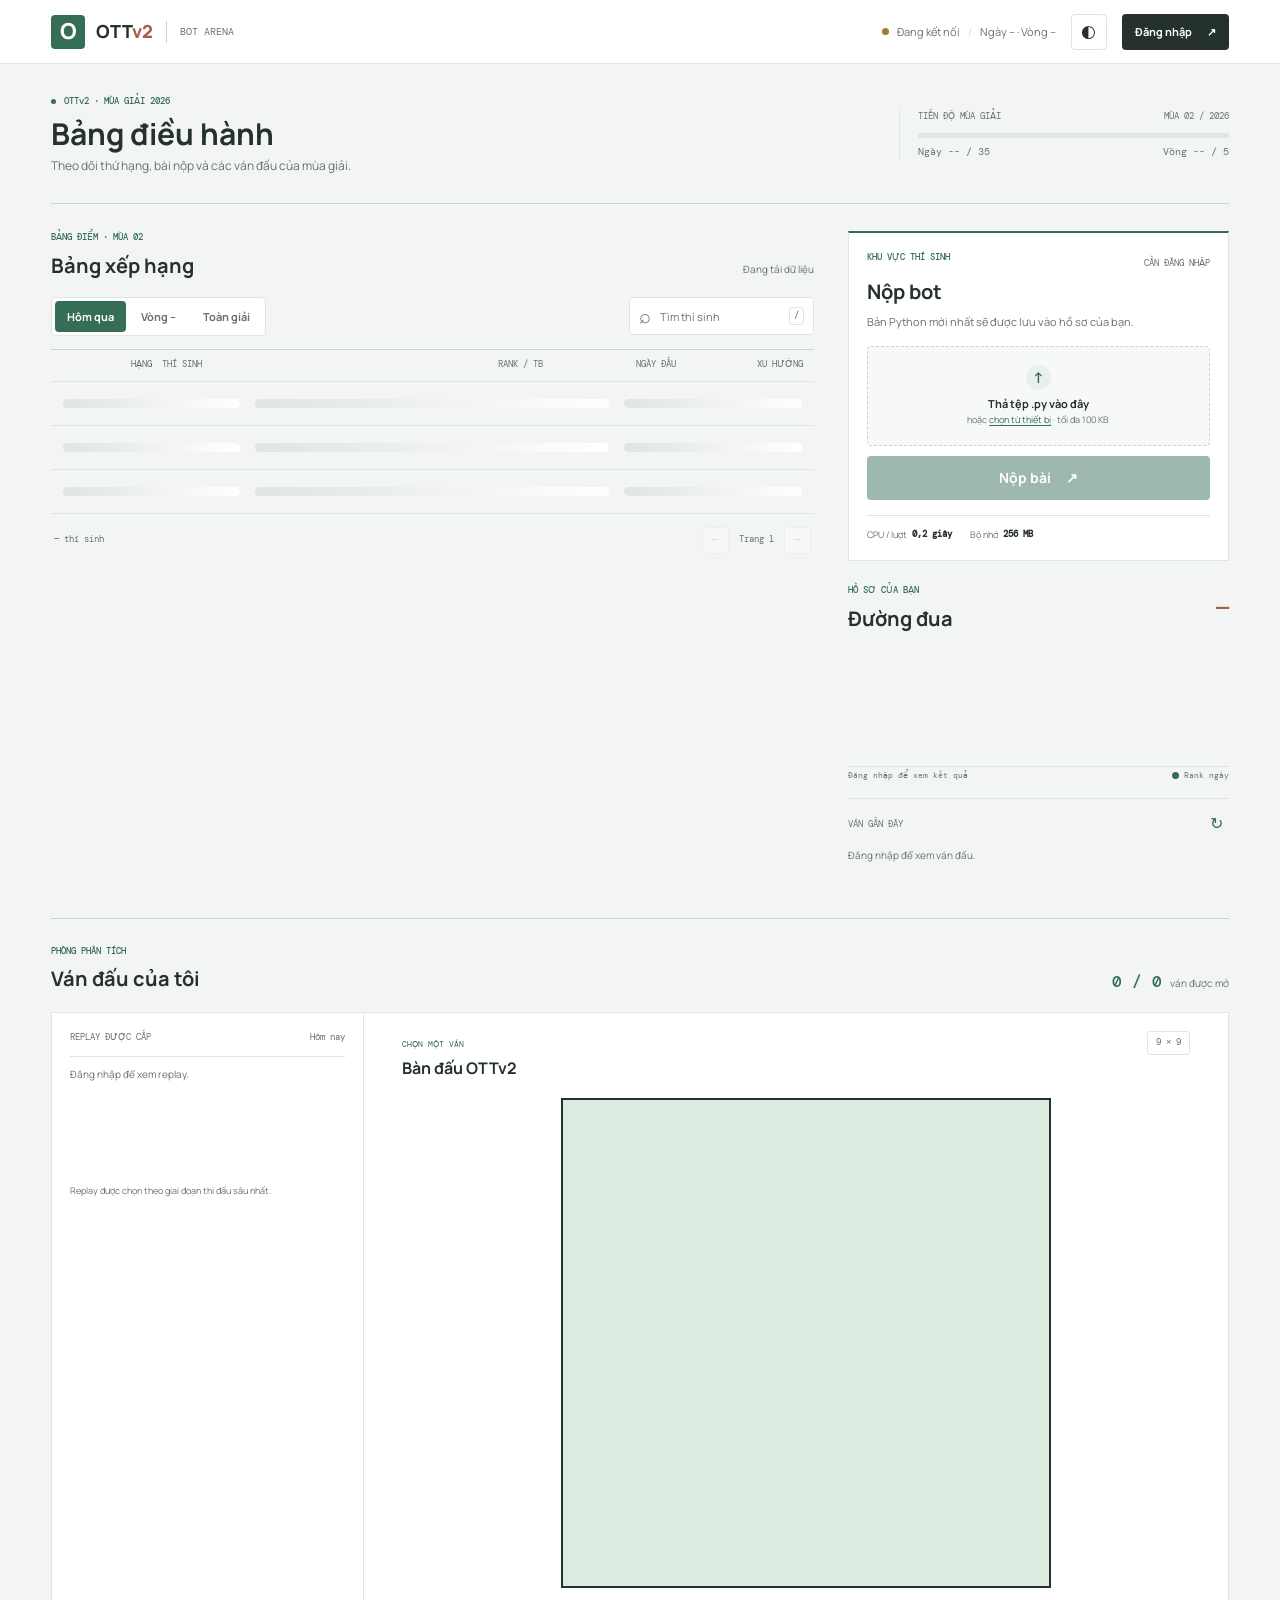
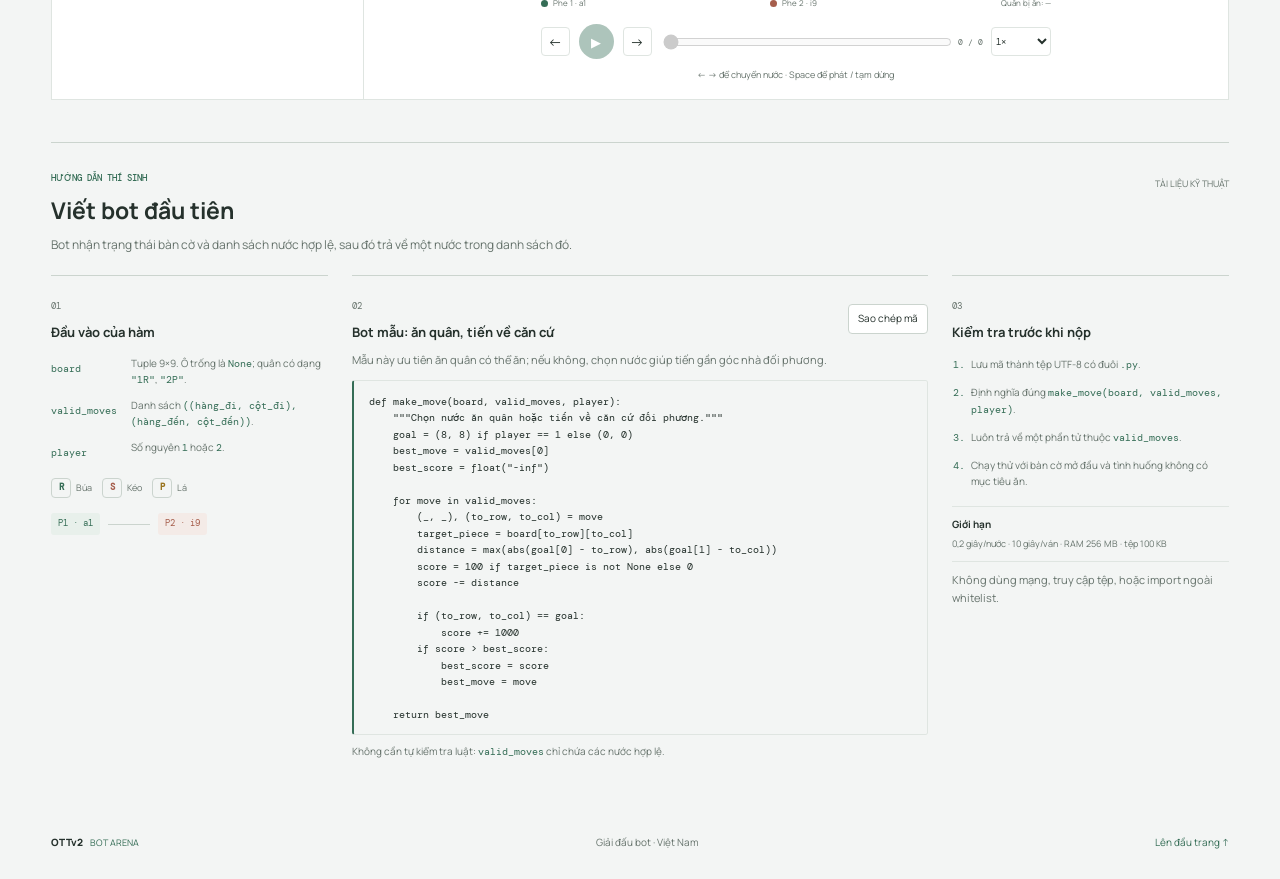
==== commit 9a686540: "Add simple Render demo mode" ====
--- a/templates/index.html
+++ b/templates/index.html
@@ -147,6 +147,18 @@
             <button id="admin-publish" class="button button-quiet" type="button" disabled>Công bố BXH</button>
           </div>
           <p id="admin-feedback" class="admin-feedback" aria-live="polite">Khóa nhận bài trước khi bắt đầu chấm.</p>
+          <div class="admin-invite">
+            <div class="admin-panel-heading">
+              <div><p class="eyebrow">TÀI KHOẢN</p><h3>Mời thí sinh</h3></div>
+            </div>
+            <form id="admin-invite-form">
+              <label for="invite-student-id">Mã thí sinh</label>
+              <input id="invite-student-id" name="student_id" autocomplete="off" required minlength="3" maxlength="32" pattern="[A-Za-z0-9_-]{3,32}">
+              <button id="admin-invite-button" class="button button-dark" type="submit">Tạo tài khoản</button>
+            </form>
+            <p class="admin-invite-note">Mật khẩu khởi tạo chỉ hiện một lần. Gửi riêng cho người được mời.</p>
+            <p id="admin-invite-feedback" class="admin-feedback" aria-live="polite"></p>
+          </div>
         </section>
       </aside>
     </div>
--- a/static/app.css
+++ b/static/app.css
@@ -561,6 +561,14 @@
 .admin-actions { display: grid; grid-template-columns: 1fr 1fr; gap: 8px; margin-top: 8px; }
 .admin-actions .button { min-height: 36px; padding: 0 8px; font-size: 10px; }
 .admin-feedback { min-height: 18px; margin: 10px 0 0; color: var(--muted); font-size: 9px; line-height: 1.5; }
+.admin-invite { margin-top: 17px; padding-top: 14px; border-top: 1px solid var(--line); }
+.admin-invite h3 { margin: 0; font-size: 13px; }
+.admin-invite form { display: grid; gap: 7px; margin-top: 10px; }
+.admin-invite label { color: var(--muted); font-size: 10px; }
+.admin-invite input { min-height: 36px; padding: 7px 9px; border: 1px solid var(--line-strong); border-radius: 4px; background: var(--surface); color: var(--ink); font: inherit; }
+.admin-invite .button { min-height: 36px; justify-content: center; }
+.admin-invite-note { margin: 8px 0 0; color: var(--muted); font-size: 9px; line-height: 1.5; }
+.admin-invite .is-error { color: var(--coral); }
 .countdown-block { display: none; }
 
 .admin-panel {
